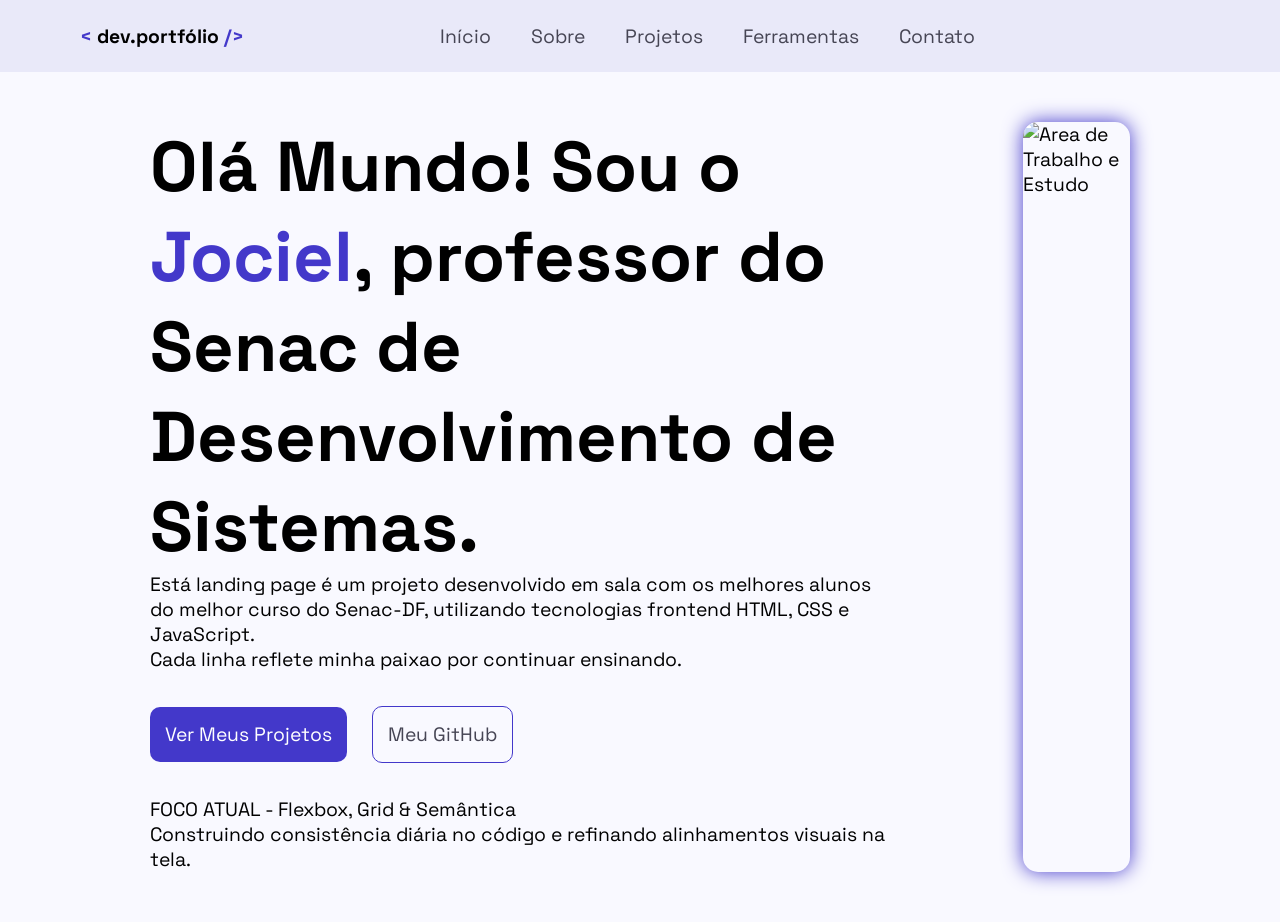
==== aula 2 html/sitefigma/index.html @ 87bb56cf "as" ====
<!DOCTYPE html>
<html lang="pt-br">
<head>
    <meta charset="UTF-8">
    <meta name="viewport" content="width=device-width, initial-scale=1.0">
    <link rel="stylesheet" href="https://cdnjs.cloudflare.com/ajax/libs/font-awesome/7.3.1/css/all.css" integrity="sha512-x9WwyMYBnlXMNQ6kQ/Lyzu1NqIhLQKL5Oq6xByfXuRj7s9CskyCbLv/1IjqzJmXwFXWr0ov6jBV7Qbc0hh9nHg==" crossorigin="anonymous" referrerpolicy="no-referrer">
    <link rel="stylesheet" href="style.css">
    <title>Portfólio do Jociel</title>
</head>
<body>

    <header>
        <!-- &lt lesser than(menor que)  e &gt greater than (maior que) -->
        <div class="logo"> <span class="simbolo-logo"> &lt; </span> dev.portfólio <span  class="simbolo-logo"> /&gt; </span> </div>

        <nav>
            <ul>
                <li><a href="#inicio"> Início </a></li>
                <li><a href="#sobre"> Sobre </a></li>
                <li><a href="#projetos"> Projetos </a></li>
                <li><a href="#ferramentas"> Ferramentas </a></li>
                <li><a href="#contato"> Contato </a></li>
            </ul>
        </nav>

        <div class="icone-login">
            <i class="fa-brands fa-github"></i>
            <i class="fa-solid fa-circle-user"></i>
        </div>
    </header>

    <main>     
        <section class="area-inicio">
            <div class="area-texto">
                <h1>Olá Mundo! Sou o <span class="nome-destaque">Jociel</span>, professor do Senac de Desenvolvimento de Sistemas.</h1>
                <p>Está landing page é um projeto desenvolvido em sala com os melhores alunos do melhor curso do Senac-DF, utilizando tecnologias frontend HTML, CSS e JavaScript. <br> Cada linha reflete minha paixao por continuar ensinando.</p>

                <div class="botoes-iniciais">
                    <a href="#projetos" class="btn-ver-projetos"> <i class="fa-regular fa-eye"></i> Ver Meus Projetos</a>
                    <a href="#github" class="btn-github"> <i class="fa-brands fa-github"></i> Meu GitHub</a>
                </div>

                <div>
                    
                    <p class="foco-atual"> <i class="fa-solid fa-laptop-code"></i> <span>FOCO ATUAL</span> - Flexbox, Grid & Semântica</p>
                    <p>Construindo consistência diária no código e refinando alinhamentos visuais na tela.</p>
                </div>
            </div>

            <img class="area-imagem" src="./img/Escritório.png" alt="Area de Trabalho e Estudo">
        </section>
    </main>
    
</body>
</html>
---- aula 2 html/sitefigma/style.css ----
@import url('https://fonts.googleapis.com/css2?family=Space+Grotesk:wght@300..700&display=swap');

*{
    margin: 0;
    padding: 0;
    box-sizing: border-box;
    font-family: "Space Grotesk", sans-serif;
    font-optical-sizing: auto;
    font-style: normal;
    font-size: 1.1rem;
}
body{
    
    background-color: #F9F9FF;
}

header{
   background-color: #e9e9f9;
   height: 8vh;
   display: flex;
   justify-content: space-between;
   align-items: center;
   padding: 0 80px;
}

ul{
    display: flex;
    list-style: none;
    gap: 40px;
}


a{
    text-decoration: none;
    color: #464554;
}

.logo{
    font-weight: 700;
}

.simbolo-logo{

    color: #4338CA;
}

.icone-login i{
    color: #4338CA;
    font-size: 2rem;
    margin-left: 15px;
}

main{
    padding:  50px 150px; 
}


h1 {
    font-size: 4rem;
}

.area-inicio{
    display: flex;
    gap: 10vw;
}

.area-imagem{
    width: 30vw;
    border-radius: 15px;
    box-shadow: 0 0 20px #4338CA;

}

.nome-destaque{
    font-size: 4rem;
    color: #4338CA;
}

.botoes-iniciais{
    margin: 50px 0px;
}

.btn-ver-projetos{
    background-color: #4338CA;
    color: #FFF;
    padding: 15px;
    border-radius: 10px;
    margin-right: 20px;
}

.btn-github{
    padding: 15px;
    border-radius: 10px;
    border: 1px solid #4338CA;
}
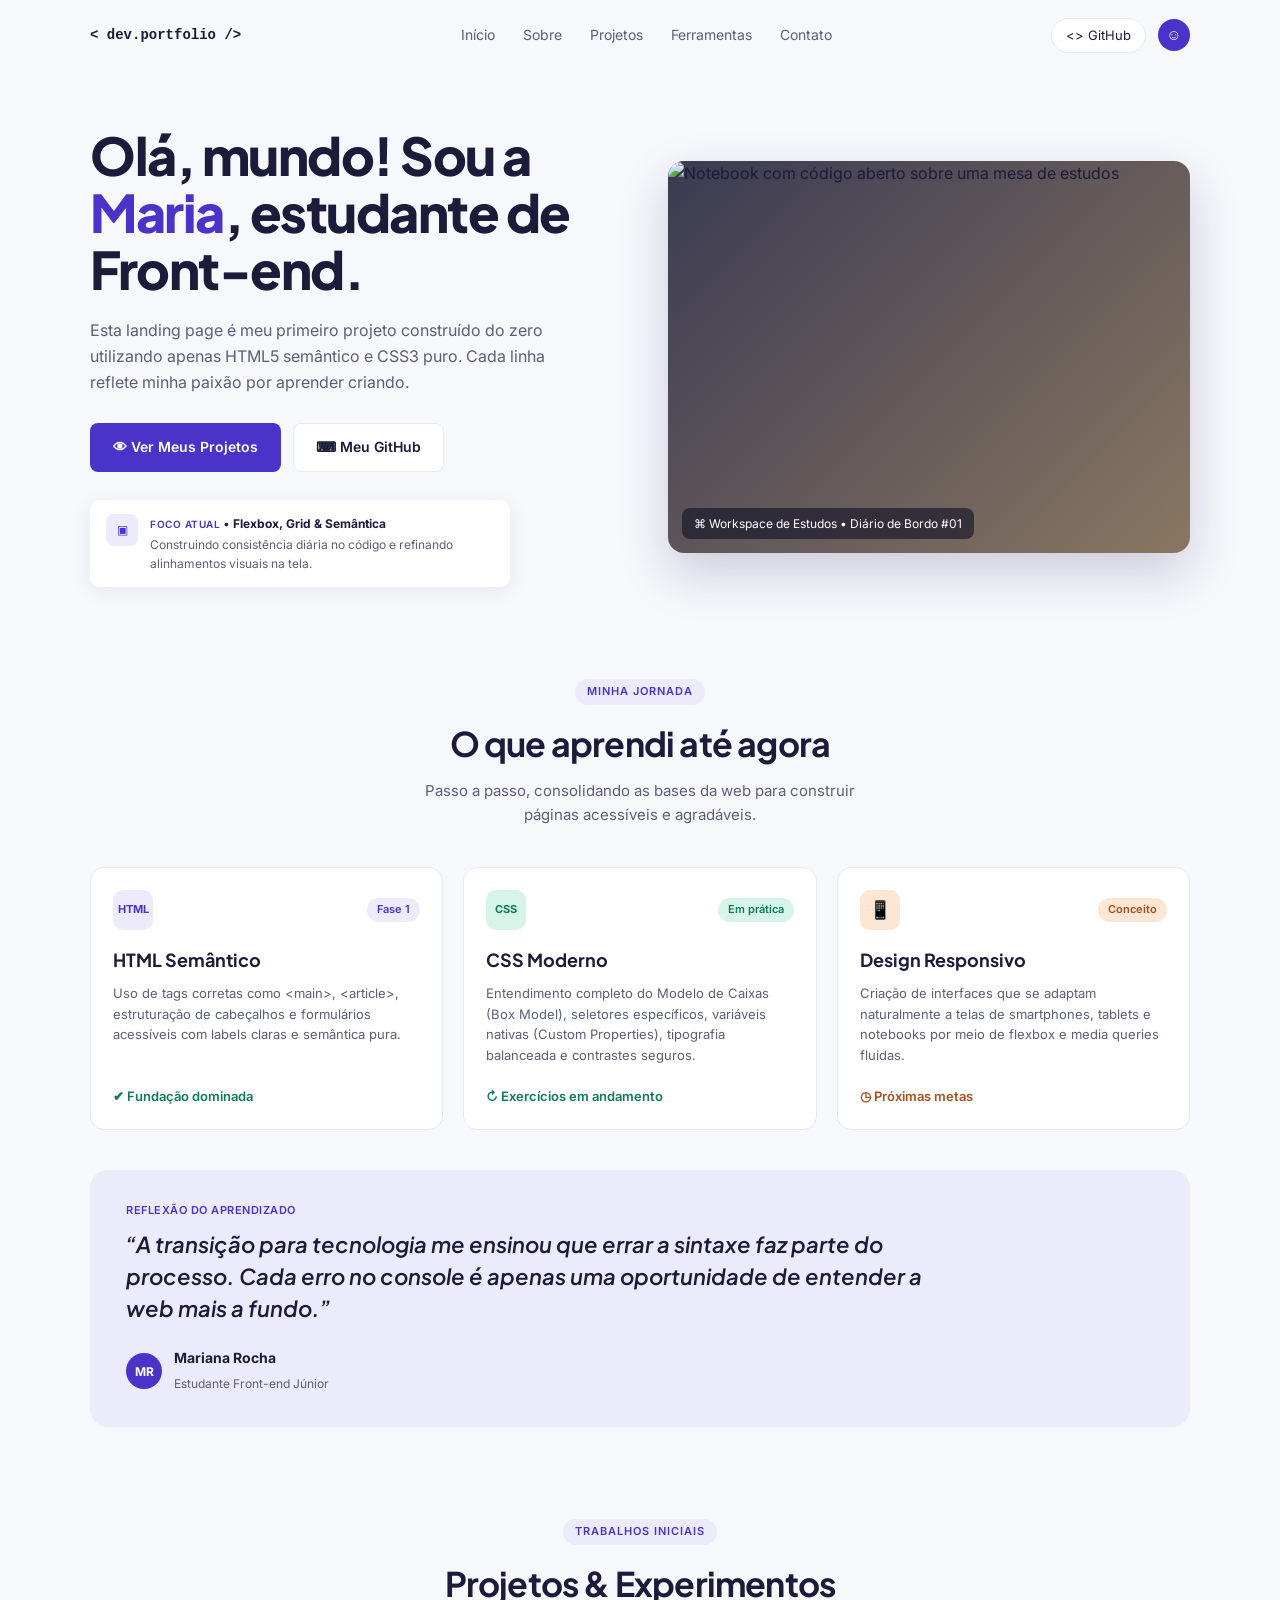
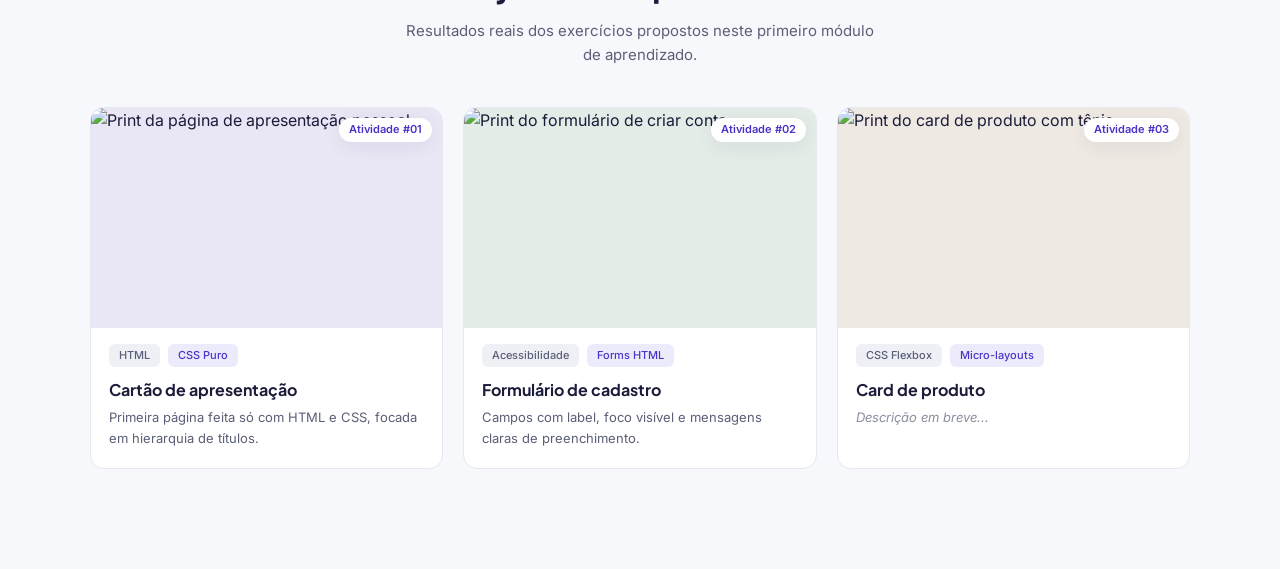
==== commit 2d71094b: "a" ====
--- a/aula 2 html/sitefigma/index.html
+++ b/aula 2 html/sitefigma/index.html
@@ -1,55 +1,202 @@
 <!DOCTYPE html>
-<html lang="pt-br">
+<html lang="pt-BR">
 <head>
-    <meta charset="UTF-8">
-    <meta name="viewport" content="width=device-width, initial-scale=1.0">
-    <link rel="stylesheet" href="https://cdnjs.cloudflare.com/ajax/libs/font-awesome/7.3.1/css/all.css" integrity="sha512-x9WwyMYBnlXMNQ6kQ/Lyzu1NqIhLQKL5Oq6xByfXuRj7s9CskyCbLv/1IjqzJmXwFXWr0ov6jBV7Qbc0hh9nHg==" crossorigin="anonymous" referrerpolicy="no-referrer">
-    <link rel="stylesheet" href="style.css">
-    <title>Portfólio do Jociel</title>
+  <meta charset="UTF-8">
+  <meta name="viewport" content="width=device-width, initial-scale=1.0">
+  <title>Maria | Estudante de Front-end</title>
+
+  <!-- fontes do Google. TODO: testar se ta carregando rápido -->
+  <link rel="preconnect" href="https://fonts.googleapis.com">
+  <link rel="stylesheet" href="https://fonts.googleapis.com/css2?family=Inter:wght@400;500;600&family=Plus+Jakarta+Sans:wght@600;700;800&display=swap">
+  <link rel="stylesheet" href="style.css">
 </head>
 <body>
 
-    <header>
-        <!-- &lt lesser than(menor que)  e &gt greater than (maior que) -->
-        <div class="logo"> <span class="simbolo-logo"> &lt; </span> dev.portfólio <span  class="simbolo-logo"> /&gt; </span> </div>
-
-        <nav>
-            <ul>
-                <li><a href="#inicio"> Início </a></li>
-                <li><a href="#sobre"> Sobre </a></li>
-                <li><a href="#projetos"> Projetos </a></li>
-                <li><a href="#ferramentas"> Ferramentas </a></li>
-                <li><a href="#contato"> Contato </a></li>
-            </ul>
-        </nav>
-
-        <div class="icone-login">
-            <i class="fa-brands fa-github"></i>
-            <i class="fa-solid fa-circle-user"></i>
+  <header class="topo">
+    <div class="container">
+      <a href="#inicio" class="logo">&lt; dev.portfolio /&gt;</a>
+
+      <!-- TODO: menu hambúrguer pro mobile -->
+      <nav aria-label="Navegação principal">
+        <ul class="menu">
+          <li><a href="#inicio">Início</a></li>
+          <li><a href="#sobre">Sobre</a></li>
+          <li><a href="#projetos">Projetos</a></li>
+          <li><a href="#">Ferramentas</a></li> 
+          <li><a href="#">Contato</a></li>     
+        </ul>
+      </nav>
+
+      <div class="topo-acoes">
+        <a href="https://github.com/" class="btn-mini">&lt;&gt; GitHub</a>
+        <span class="avatar-topo" aria-hidden="true">☺</span>
+      </div>
+    </div>
+  </header>
+
+  <main>
+
+    
+    <section class="hero" id="inicio">
+      <div class="container hero-grid">
+
+        <div class="hero-texto">
+          <h1>Olá, mundo! Sou a <span>Maria</span>, estudante de Front-end.</h1>
+          <p>
+            Esta landing page é meu primeiro projeto construído do zero
+            utilizando apenas HTML5 semântico e CSS3 puro. Cada linha
+            reflete minha paixão por aprender criando.
+          </p>
+
+          <div class="botoes">
+            <a href="#projetos" class="btn btn-principal">👁 Ver Meus Projetos</a>
+            <a href="https://github.com/" class="btn btn-secundario">⌨ Meu GitHub</a>
+          </div>
+
+          <div class="foco-atual">
+            <span class="foco-icone" aria-hidden="true">▣</span>
+            <div>
+              <p class="foco-titulo"><small>FOCO ATUAL</small> • <strong>Flexbox, Grid &amp; Semântica</strong></p>
+              <p class="foco-texto">Construindo consistência diária no código e refinando alinhamentos visuais na tela.</p>
+            </div>
+          </div>
         </div>
-    </header>
-
-    <main>     
-        <section class="area-inicio">
-            <div class="area-texto">
-                <h1>Olá Mundo! Sou o <span class="nome-destaque">Jociel</span>, professor do Senac de Desenvolvimento de Sistemas.</h1>
-                <p>Está landing page é um projeto desenvolvido em sala com os melhores alunos do melhor curso do Senac-DF, utilizando tecnologias frontend HTML, CSS e JavaScript. <br> Cada linha reflete minha paixao por continuar ensinando.</p>
-
-                <div class="botoes-iniciais">
-                    <a href="#projetos" class="btn-ver-projetos"> <i class="fa-regular fa-eye"></i> Ver Meus Projetos</a>
-                    <a href="#github" class="btn-github"> <i class="fa-brands fa-github"></i> Meu GitHub</a>
-                </div>
-
-                <div>
-                    
-                    <p class="foco-atual"> <i class="fa-solid fa-laptop-code"></i> <span>FOCO ATUAL</span> - Flexbox, Grid & Semântica</p>
-                    <p>Construindo consistência diária no código e refinando alinhamentos visuais na tela.</p>
-                </div>
-            </div>
-
-            <img class="area-imagem" src="./img/Escritório.png" alt="Area de Trabalho e Estudo">
-        </section>
-    </main>
+
+        <figure class="hero-foto">
+          
+          <img src="img/workspace.jpg" alt="Notebook com código aberto sobre uma mesa de estudos">
+          <figcaption>⌘ Workspace de Estudos • Diário de Bordo #01</figcaption>
+        </figure>
+
+      </div>
+    </section>
+
+
     
+    <section class="jornada" id="sobre">
+      <div class="container">
+        <header class="titulo-secao">
+          <span class="etiqueta">Minha jornada</span>
+          <h2>O que aprendi até agora</h2>
+          <p>Passo a passo, consolidando as bases da web para construir páginas acessíveis e agradáveis.</p>
+        </header>
+
+        <div class="cards-aprendizado">
+
+          <article class="card-aprendizado">
+            <div class="card-topo">
+              <span class="icone icone-html">HTML</span>
+              <span class="selo selo-roxo">Fase 1</span>
+            </div>
+            <h3>HTML Semântico</h3>
+            <p>Uso de tags corretas como &lt;main&gt;, &lt;article&gt;, estruturação de cabeçalhos e formulários acessíveis com labels claras e semântica pura.</p>
+            <p class="status status-verde">✔ Fundação dominada</p>
+          </article>
+
+          <article class="card-aprendizado">
+            <div class="card-topo">
+              <span class="icone icone-css">CSS</span>
+              <span class="selo selo-verde">Em prática</span>
+            </div>
+            <h3>CSS Moderno</h3>
+            <p>Entendimento completo do Modelo de Caixas (Box Model), seletores específicos, variáveis nativas (Custom Properties), tipografia balanceada e contrastes seguros.</p>
+            <p class="status status-verde">↻ Exercícios em andamento</p>
+          </article>
+
+          <article class="card-aprendizado">
+            <div class="card-topo">
+              <span class="icone icone-resp">📱</span>
+              <span class="selo selo-laranja">Conceito</span>
+            </div>
+            <h3>Design Responsivo</h3>
+            <p>Criação de interfaces que se adaptam naturalmente a telas de smartphones, tablets e notebooks por meio de flexbox e media queries fluidas.</p>
+            <p class="status status-laranja">◷ Próximas metas</p>
+          </article>
+
+        </div>
+
+        <blockquote class="reflexao">
+          <p class="reflexao-etiqueta">REFLEXÃO DO APRENDIZADO</p>
+          <p class="reflexao-texto">
+            “A transição para tecnologia me ensinou que errar a sintaxe faz parte do processo.
+            Cada erro no console é apenas uma oportunidade de entender a web mais a fundo.”
+          </p>
+          <footer class="autora">
+            <span class="avatar-autora">MR</span>
+            <div>
+              <strong>Mariana Rocha</strong>
+              <span>Estudante Front-end Júnior</span>
+            </div>
+          </footer>
+        </blockquote>
+      </div>
+    </section>
+
+
+    
+    <section class="projetos" id="projetos">
+      <div class="container">
+        <header class="titulo-secao">
+          <span class="etiqueta">Trabalhos iniciais</span>
+          <h2>Projetos &amp; Experimentos</h2>
+          <p>Resultados reais dos exercícios propostos neste primeiro módulo de aprendizado.</p>
+        </header>
+
+        <div class="grade-projetos">
+
+          <article class="card-projeto">
+            <div class="projeto-img img-1">
+              <img src="img/atividade-01.png" alt="Print da página de apresentação pessoal">
+              <span class="selo-atividade">Atividade #01</span>
+            </div>
+            <div class="projeto-corpo">
+              <ul class="tags">
+                <li>HTML</li>
+                <li class="tag-roxa">CSS Puro</li>
+              </ul>
+              <h3>Cartão de apresentação</h3>
+              <p>Primeira página feita só com HTML e CSS, focada em hierarquia de títulos.</p>
+            </div>
+          </article>
+
+          <article class="card-projeto">
+            <div class="projeto-img img-2">
+              <img src="img/atividade-02.png" alt="Print do formulário de criar conta">
+              <span class="selo-atividade">Atividade #02</span>
+            </div>
+            <div class="projeto-corpo">
+              <ul class="tags">
+                <li>Acessibilidade</li>
+                <li class="tag-roxa">Forms HTML</li>
+              </ul>
+              <h3>Formulário de cadastro</h3>
+              <p>Campos com label, foco visível e mensagens claras de preenchimento.</p>
+            </div>
+          </article>
+
+          <article class="card-projeto">
+            <div class="projeto-img img-3">
+              <img src="img/atividade-03.png" alt="Print do card de produto com tênis">
+              <span class="selo-atividade">Atividade #03</span>
+            </div>
+            <div class="projeto-corpo">
+              <ul class="tags">
+                <li>CSS Flexbox</li>
+                <li class="tag-roxa">Micro-layouts</li>
+              </ul>
+              <h3>Card de produto</h3>
+              
+              <p class="em-breve">Descrição em breve...</p>
+            </div>
+          </article>
+
+        </div>
+      </div>
+    </section>
+
+  </main>
+
+  
+
 </body>
-</html>+</html>
--- a/aula 2 html/sitefigma/style.css
+++ b/aula 2 html/sitefigma/style.css
@@ -1,95 +1,447 @@
-@import url('https://fonts.googleapis.com/css2?family=Space+Grotesk:wght@300..700&display=swap');
-
-*{
-    margin: 0;
-    padding: 0;
-    box-sizing: border-box;
-    font-family: "Space Grotesk", sans-serif;
-    font-optical-sizing: auto;
-    font-style: normal;
-    font-size: 1.1rem;
-}
-body{
-    
-    background-color: #F9F9FF;
-}
-
-header{
-   background-color: #e9e9f9;
-   height: 8vh;
-   display: flex;
-   justify-content: space-between;
-   align-items: center;
-   padding: 0 80px;
-}
-
-ul{
-    display: flex;
-    list-style: none;
-    gap: 40px;
-}
-
-
-a{
-    text-decoration: none;
-    color: #464554;
-}
-
-.logo{
-    font-weight: 700;
-}
-
-.simbolo-logo{
-
-    color: #4338CA;
-}
-
-.icone-login i{
-    color: #4338CA;
-    font-size: 2rem;
-    margin-left: 15px;
-}
-
-main{
-    padding:  50px 150px; 
-}
-
-
-h1 {
-    font-size: 4rem;
-}
-
-.area-inicio{
-    display: flex;
-    gap: 10vw;
-}
-
-.area-imagem{
-    width: 30vw;
-    border-radius: 15px;
-    box-shadow: 0 0 20px #4338CA;
-
-}
-
-.nome-destaque{
-    font-size: 4rem;
-    color: #4338CA;
-}
-
-.botoes-iniciais{
-    margin: 50px 0px;
-}
-
-.btn-ver-projetos{
-    background-color: #4338CA;
-    color: #FFF;
-    padding: 15px;
-    border-radius: 10px;
-    margin-right: 20px;
-}
-
-.btn-github{
-    padding: 15px;
-    border-radius: 10px;
-    border: 1px solid #4338CA;
-}+/* =========================================
+   Portfólio da Maria - style.css
+   (ainda em construção!)
+   ========================================= */
+
+:root {
+  --roxo: #4a33c9;
+  --roxo-escuro: #3a27a6;
+  --roxo-claro: #ecebfb;
+  --texto: #1b1b3a;
+  --texto-suave: #5b5f77;
+  --fundo: #f7f8fc;
+  --branco: #ffffff;
+  --borda: #e6e8f0;
+  --verde: #0f7a55;
+  --verde-claro: #d7f4e8;
+  --laranja: #a8501a;
+  --laranja-claro: #fde6d3;
+  --raio: 14px;
+  --sombra: 0 4px 20px rgba(30, 30, 80, 0.07);
+}
+
+* {
+  margin: 0;
+  padding: 0;
+  box-sizing: border-box;
+}
+
+body {
+  font-family: 'Inter', Arial, sans-serif;
+  background: var(--fundo);
+  color: var(--texto);
+  line-height: 1.6;
+}
+
+a { text-decoration: none; color: inherit; }
+ul { list-style: none; }
+img { display: block; max-width: 100%; }
+
+.container {
+  width: min(1100px, 92%);
+  margin: 0 auto;
+}
+
+h1, h2, h3 {
+  font-family: 'Plus Jakarta Sans', sans-serif;
+  color: var(--texto);
+}
+
+/* ---------- TOPO ---------- */
+.topo { padding: 18px 0; }
+
+.topo .container {
+  display: flex;
+  align-items: center;
+  justify-content: space-between;
+  gap: 16px;
+}
+
+.logo {
+  font-family: monospace;
+  font-size: 14px;
+  font-weight: 700;
+}
+
+.menu {
+  display: flex;
+  gap: 28px;
+  font-size: 14px;
+  color: var(--texto-suave);
+}
+
+.menu a:hover { color: var(--roxo); }
+
+.topo-acoes {
+  display: flex;
+  align-items: center;
+  gap: 12px;
+}
+
+.btn-mini {
+  background: var(--branco);
+  border: 1px solid var(--borda);
+  padding: 6px 14px;
+  border-radius: 999px;
+  font-size: 13px;
+}
+
+.avatar-topo {
+  width: 32px;
+  height: 32px;
+  border-radius: 50%;
+  background: var(--roxo);
+  color: #fff;
+  display: grid;
+  place-items: center;
+  font-size: 15px;
+}
+
+/* ---------- HERO ---------- */
+.hero { padding: 56px 0 90px; }
+
+.hero-grid {
+  display: grid;
+  grid-template-columns: 1fr 1fr;
+  gap: 56px;
+  align-items: center;
+}
+
+.hero h1 {
+  font-size: 52px;
+  line-height: 1.1;
+  letter-spacing: -1.5px;
+  font-weight: 800;
+  margin-bottom: 20px;
+}
+
+.hero h1 span { color: var(--roxo); }
+
+.hero-texto > p {
+  color: var(--texto-suave);
+  max-width: 460px;
+  margin-bottom: 28px;
+}
+
+.botoes {
+  display: flex;
+  gap: 12px;
+  margin-bottom: 28px;
+}
+
+.btn {
+  display: inline-flex;
+  align-items: center;
+  gap: 8px;
+  padding: 12px 22px;
+  border-radius: 8px;
+  border: 1px solid transparent;
+  font-size: 14px;
+  font-weight: 600;
+  transition: background 0.2s;
+}
+
+.btn-principal { background: var(--roxo); color: #fff; }
+.btn-principal:hover { background: var(--roxo-escuro); }
+
+.btn-secundario {
+  background: var(--branco);
+  border-color: var(--borda);
+}
+.btn-secundario:hover { background: var(--roxo-claro); }
+
+.btn:focus-visible,
+.menu a:focus-visible {
+  outline: 3px solid var(--roxo);
+  outline-offset: 2px;
+}
+
+.foco-atual {
+  display: flex;
+  gap: 12px;
+  background: var(--branco);
+  padding: 14px 16px;
+  border-radius: 10px;
+  box-shadow: var(--sombra);
+  max-width: 420px;
+  font-size: 12px;
+}
+
+.foco-icone {
+  width: 32px;
+  height: 32px;
+  flex-shrink: 0;
+  background: var(--roxo-claro);
+  color: var(--roxo);
+  border-radius: 8px;
+  display: grid;
+  place-items: center;
+}
+
+.foco-titulo { margin-bottom: 2px; }
+.foco-titulo small { color: var(--roxo); font-weight: 600; letter-spacing: 0.5px; }
+.foco-texto { color: var(--texto-suave); }
+
+.hero-foto {
+  position: relative;
+  border-radius: 16px;
+  overflow: hidden;
+  aspect-ratio: 4 / 3;
+  background: linear-gradient(135deg, #3a3a52, #8a7762); /* aparece se a foto não carregar */
+  box-shadow: 0 20px 50px rgba(30, 30, 80, 0.2);
+}
+
+.hero-foto img {
+  width: 100%;
+  height: 100%;
+  object-fit: cover;
+}
+
+.hero-foto figcaption {
+  position: absolute;
+  left: 14px;
+  bottom: 14px;
+  background: rgba(20, 20, 40, 0.65);
+  color: #fff;
+  font-size: 12px;
+  padding: 6px 12px;
+  border-radius: 8px;
+}
+
+/* ---------- TÍTULO DAS SEÇÕES (reaproveitei nas duas) ---------- */
+.titulo-secao {
+  text-align: center;
+  margin-bottom: 40px;
+}
+
+.etiqueta {
+  display: inline-block;
+  background: var(--roxo-claro);
+  color: var(--roxo);
+  font-size: 11px;
+  font-weight: 600;
+  text-transform: uppercase;
+  letter-spacing: 1px;
+  padding: 4px 12px;
+  border-radius: 999px;
+  margin-bottom: 12px;
+}
+
+.titulo-secao h2 {
+  font-size: 34px;
+  letter-spacing: -0.8px;
+  margin-bottom: 8px;
+}
+
+.titulo-secao p {
+  color: var(--texto-suave);
+  max-width: 480px;
+  margin: 0 auto;
+  font-size: 15px;
+}
+
+/* ---------- O QUE APRENDI ---------- */
+.jornada { padding-bottom: 90px; }
+
+.cards-aprendizado {
+  display: grid;
+  grid-template-columns: repeat(3, 1fr);
+  gap: 20px;
+  margin-bottom: 40px;
+}
+
+.card-aprendizado {
+  background: var(--branco);
+  border: 1px solid var(--borda);
+  border-radius: var(--raio);
+  padding: 22px;
+  display: flex;
+  flex-direction: column;
+}
+
+.card-topo {
+  display: flex;
+  justify-content: space-between;
+  align-items: center;
+  margin-bottom: 16px;
+}
+
+.icone {
+  width: 40px;
+  height: 40px;
+  border-radius: 10px;
+  display: grid;
+  place-items: center;
+  font-size: 11px;
+  font-weight: 700;
+}
+
+.icone-html { background: var(--roxo-claro); color: var(--roxo); }
+.icone-css { background: var(--verde-claro); color: var(--verde); }
+.icone-resp { background: var(--laranja-claro); font-size: 18px; }
+
+.selo {
+  font-size: 11px;
+  font-weight: 600;
+  padding: 3px 10px;
+  border-radius: 999px;
+}
+
+.selo-roxo { background: var(--roxo-claro); color: var(--roxo); }
+.selo-verde { background: var(--verde-claro); color: var(--verde); }
+.selo-laranja { background: var(--laranja-claro); color: var(--laranja); }
+
+.card-aprendizado h3 { font-size: 18px; margin-bottom: 8px; }
+
+.card-aprendizado p {
+  font-size: 13px;
+  color: var(--texto-suave);
+  margin-bottom: 20px;
+}
+
+.card-aprendizado .status {
+  margin-top: auto;
+  margin-bottom: 0;
+  font-weight: 600;
+}
+
+.status-verde { color: var(--verde) !important; } /* gambiarra: o seletor de cima ganhava */
+.status-laranja { color: var(--laranja) !important; }
+
+/* ---------- CITAÇÃO ---------- */
+.reflexao {
+  background: var(--roxo-claro);
+  border-radius: 18px;
+  padding: 32px 36px;
+}
+
+.reflexao-etiqueta {
+  font-size: 11px;
+  font-weight: 600;
+  color: var(--roxo);
+  letter-spacing: 0.5px;
+  margin-bottom: 10px;
+}
+
+.reflexao-texto {
+  font-family: 'Plus Jakarta Sans', sans-serif;
+  font-size: 22px;
+  font-style: italic;
+  font-weight: 600;
+  line-height: 1.45;
+  max-width: 800px;
+  margin-bottom: 22px;
+}
+
+.autora {
+  display: flex;
+  align-items: center;
+  gap: 12px;
+}
+
+.avatar-autora {
+  width: 36px;
+  height: 36px;
+  border-radius: 50%;
+  background: var(--roxo);
+  color: #fff;
+  display: grid;
+  place-items: center;
+  font-size: 12px;
+  font-weight: 700;
+}
+
+.autora strong { display: block; font-size: 14px; }
+.autora span:not(.avatar-autora) { font-size: 12px; color: var(--texto-suave); }
+
+/* ---------- PROJETOS ---------- */
+.projetos { padding-bottom: 100px; }
+
+.grade-projetos {
+  display: grid;
+  grid-template-columns: repeat(3, 1fr);
+  gap: 20px;
+}
+
+.card-projeto {
+  background: var(--branco);
+  border: 1px solid var(--borda);
+  border-radius: var(--raio);
+  overflow: hidden;
+}
+
+.projeto-img {
+  position: relative;
+  aspect-ratio: 16 / 10;
+  background: #dfe3ee;
+}
+
+/* cores de fundo enquanto não coloco os prints */
+.img-1 { background: #e9e6f5; }
+.img-2 { background: #e3ece6; }
+.img-3 { background: #efe9e3; }
+
+.projeto-img img {
+  width: 100%;
+  height: 100%;
+  object-fit: cover;
+}
+
+.selo-atividade {
+  position: absolute;
+  top: 10px;
+  right: 10px;
+  background: var(--branco);
+  color: var(--roxo);
+  font-size: 11px;
+  font-weight: 600;
+  padding: 3px 10px;
+  border-radius: 999px;
+  box-shadow: var(--sombra);
+}
+
+.projeto-corpo { padding: 16px 18px 20px; }
+
+.tags {
+  display: flex;
+  gap: 8px;
+  margin-bottom: 10px;
+}
+
+.tags li {
+  background: #eef0f6;
+  color: var(--texto-suave);
+  font-size: 11px;
+  font-weight: 500;
+  padding: 3px 10px;
+  border-radius: 6px;
+}
+
+.tags .tag-roxa { background: var(--roxo-claro); color: var(--roxo); }
+
+.projeto-corpo h3 { font-size: 16px; margin-bottom: 4px; }
+.projeto-corpo p { font-size: 13px; color: var(--texto-suave); }
+.em-breve { font-style: italic; opacity: 0.7; }
+
+/* ---------- RESPONSIVO ---------- */
+/* TODO: só fiz o básico, falta testar em tela de celular de verdade
+   e ajeitar o menu (por enquanto ele só quebra linha) */
+@media (max-width: 860px) {
+  .hero-grid,
+  .cards-aprendizado,
+  .grade-projetos {
+    grid-template-columns: 1fr;
+  }
+
+  .hero h1 { font-size: 38px; }
+
+  .topo .container { flex-wrap: wrap; }
+  .menu { gap: 16px; flex-wrap: wrap; }
+}
+
+/* versão antiga do hero, guardei caso eu queira voltar
+.hero-antigo {
+  text-align: center;
+  padding: 100px 0;
+}
+*/
